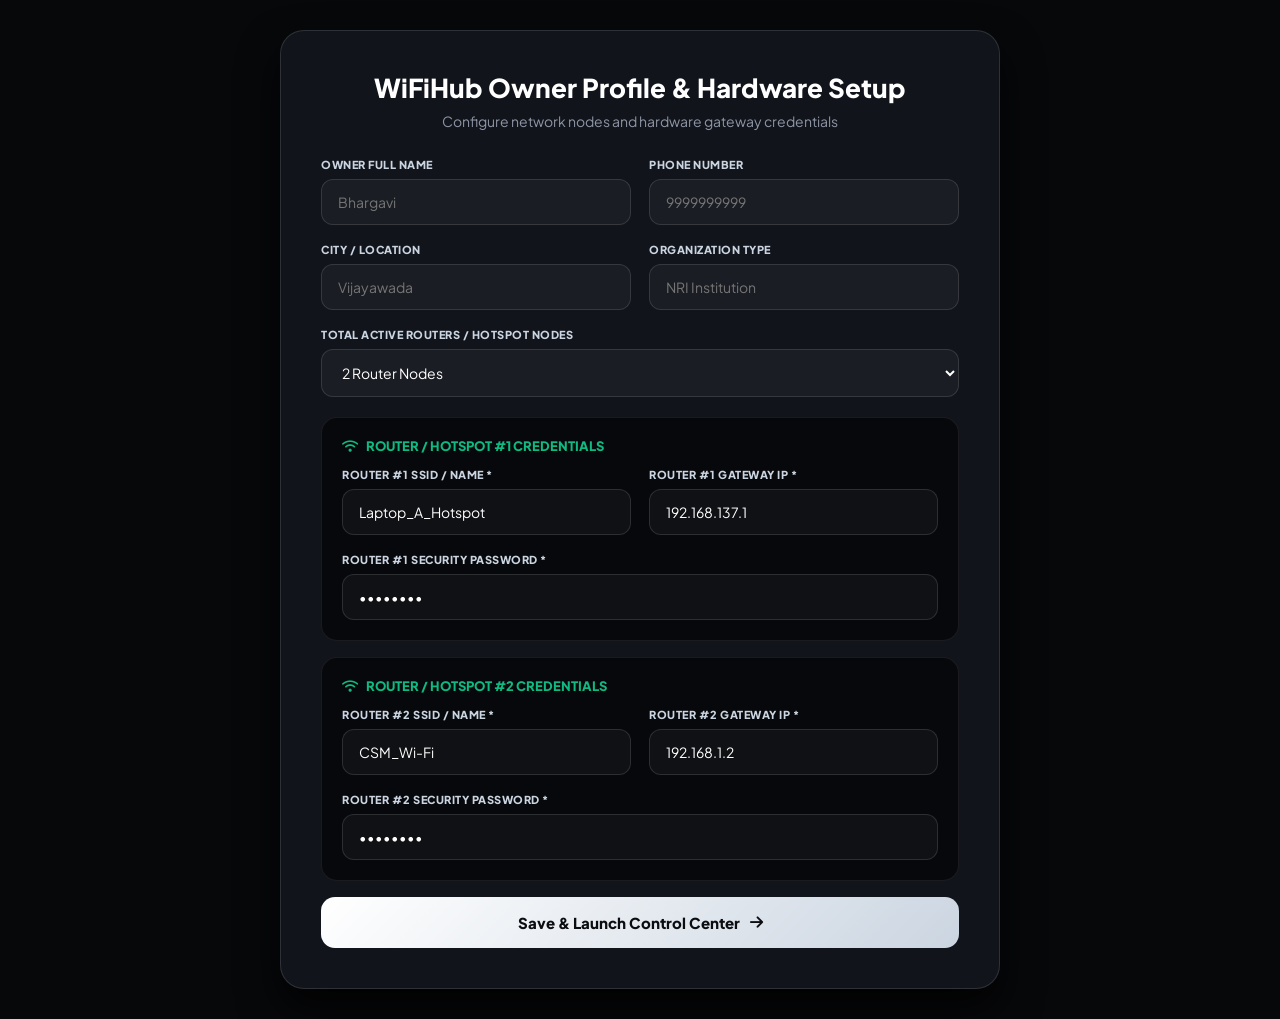
==== ADMIN_DASHBOARD/templates/owner_setup.html @ dc8a2df6 "Uploaded client server project files" ====
<!DOCTYPE html>
<html lang="en">
<head>
    <meta charset="UTF-8">
    <meta name="viewport" content="width=device-width, initial-scale=1.0">
    <title>NETFLOW-AI - Owner Setup</title>
    <link href="https://cdnjs.cloudflare.com/ajax/libs/font-awesome/6.4.0/css/all.min.css" rel="stylesheet">
    <link href="https://fonts.googleapis.com/css2?family=Plus+Jakarta+Sans:wght@400;500;600;700;800&display=swap" rel="stylesheet">
    <style>
        :root {
            --bg-dark: #07080a;
            --card-glass: rgba(18, 22, 29, 0.95);
            --border-silver: rgba(255, 255, 255, 0.12);
            --text-main: #f8fafc;
            --text-muted: #8e95a5;
        }

        * { margin: 0; padding: 0; box-sizing: border-box; font-family: 'Plus Jakarta Sans', sans-serif; }
        body { background: var(--bg-dark); color: var(--text-main); min-height: 100vh; display: flex; align-items: center; justify-content: center; padding: 30px 20px; }

        .setup-card {
            background: var(--card-glass);
            border: 1px solid var(--border-silver);
            border-radius: 24px;
            padding: 40px;
            width: 100%;
            max-width: 720px;
            box-shadow: 0 20px 40px rgba(0, 0, 0, 0.8);
        }

        .setup-header { text-align: center; margin-bottom: 28px; }
        .setup-header h2 { font-size: 26px; font-weight: 800; color: #fff; margin-bottom: 8px; }
        .setup-header p { font-size: 14px; color: var(--text-muted); }

        .form-grid { display: grid; grid-template-columns: 1fr 1fr; gap: 18px; margin-bottom: 20px; }
        .full-width { grid-column: span 2; }

        .form-group { display: flex; flex-direction: column; gap: 8px; }
        .form-group label { font-size: 11px; font-weight: 800; color: #cbd5e1; text-transform: uppercase; letter-spacing: 0.5px; }
        
        .form-control {
            background: rgba(255, 255, 255, 0.04);
            border: 1px solid var(--border-silver);
            color: #fff;
            padding: 13px 16px;
            border-radius: 12px;
            font-size: 14px;
            outline: none;
            transition: 0.3s;
        }

        .form-control:focus {
            border-color: #ffffff;
            background: rgba(255, 255, 255, 0.08);
        }

        select.form-control option { background: #0e1217; color: #fff; }

        .router-block {
            background: rgba(5, 6, 8, 0.8);
            border: 1px solid rgba(255, 255, 255, 0.08);
            border-radius: 16px;
            padding: 20px;
            margin-bottom: 16px;
            display: flex;
            flex-direction: column;
            gap: 14px;
        }

        .router-block-title {
            font-size: 13px;
            font-weight: 800;
            color: #10b981;
            display: flex;
            align-items: center;
            gap: 8px;
            text-transform: uppercase;
        }

        .btn-submit {
            width: 100%;
            background: linear-gradient(135deg, #ffffff 0%, #cbd5e1 100%);
            color: #0c0d10;
            padding: 16px;
            border-radius: 14px;
            font-weight: 800;
            font-size: 15px;
            border: none;
            cursor: pointer;
            display: flex;
            align-items: center;
            justify-content: center;
            gap: 10px;
            margin-top: 10px;
            transition: 0.3s;
        }

        .btn-submit:hover { opacity: 0.9; transform: translateY(-1px); }
    </style>
</head>
<body>

    <div class="setup-card">
        <div class="setup-header">
            <h2>WiFiHub Owner Profile & Hardware Setup</h2>
            <p>Configure network nodes and hardware gateway credentials</p>
        </div>

        <form id="setupForm" onsubmit="saveSetupDetails(event)">
            <div class="form-grid">
                <div class="form-group">
                    <label>Owner Full Name</label>
                    <input type="text" id="ownerName" class="form-control" placeholder="Bhargavi" required>
                </div>

                <div class="form-group">
                    <label>Phone Number</label>
                    <input type="text" id="ownerPhone" class="form-control" placeholder="9999999999" required>
                </div>

                <div class="form-group">
                    <label>City / Location</label>
                    <input type="text" id="ownerCity" class="form-control" placeholder="Vijayawada" required>
                </div>

                <div class="form-group">
                    <label>Organization Type</label>
                    <input type="text" id="orgType" class="form-control" placeholder="NRI Institution" required>
                </div>

                <div class="form-group full-width">
                    <label>Total Active Routers / Hotspot Nodes</label>
                    <select id="routersCountSelect" class="form-control" onchange="generateRouterFields()">
                        <option value="1">1 Router / Hotspot Node</option>
                        <option value="2" selected>2 Router Nodes</option>
                        <option value="3">3 Router Nodes</option>
                        <option value="4">4 Router Nodes</option>
                    </select>
                </div>
            </div>

            <!-- Dynamic Router Inputs -->
            <div id="routerFieldsContainer"></div>

            <button type="submit" class="btn-submit">
                Save & Launch Control Center <i class="fa-solid fa-arrow-right"></i>
            </button>
        </form>
    </div>

    <script>
        function generateRouterFields() {
            const count = parseInt(document.getElementById('routersCountSelect').value);
            const container = document.getElementById('routerFieldsContainer');
            container.innerHTML = '';

            for (let i = 1; i <= count; i++) {
                const block = document.createElement('div');
                block.className = 'router-block';
                
                const defaultSsid = i === 1 ? 'Laptop_A_Hotspot' : (i === 2 ? 'CSM_Wi-Fi' : `Node_${i}_Net`);
                const defaultIp = i === 1 ? '192.168.137.1' : `192.168.1.${i}`;

                block.innerHTML = `
                    <div class="router-block-title">
                        <i class="fa-solid fa-wifi"></i> Router / Hotspot #${i} Credentials
                    </div>
                    <div class="form-grid" style="margin-bottom: 0;">
                        <div class="form-group">
                            <label>Router #${i} SSID / Name *</label>
                            <input type="text" id="router_ssid_${i}" class="form-control" value="${defaultSsid}" placeholder="Enter SSID Name" required>
                        </div>
                        <div class="form-group">
                            <label>Router #${i} Gateway IP *</label>
                            <input type="text" id="router_ip_${i}" class="form-control" value="${defaultIp}" placeholder="192.168.137.1" required>
                        </div>
                        <div class="form-group full-width">
                            <label>Router #${i} Security Password *</label>
                            <input type="password" id="router_pwd_${i}" class="form-control" value="12345678" placeholder="Enter Wi-Fi password" required>
                        </div>
                    </div>
                `;
                container.appendChild(block);
            }
        }

        async function saveSetupDetails(event) {
            event.preventDefault();
            const count = parseInt(document.getElementById('routersCountSelect').value);
            const routers = [];

            for (let i = 1; i <= count; i++) {
                routers.push({
                    name: document.getElementById(`router_ssid_${i}`).value,
                    ip: document.getElementById(`router_ip_${i}`).value,
                    password: document.getElementById(`router_pwd_${i}`).value
                });
            }

            const payload = {
                name: document.getElementById('ownerName').value,
                phone: document.getElementById('ownerPhone').value,
                city: document.getElementById('ownerCity').value,
                org_type: document.getElementById('orgType').value,
                routers: routers
            };

            try {
                const response = await fetch('/api/save_setup', {
                    method: 'POST',
                    headers: { 'Content-Type': 'application/json' },
                    body: JSON.stringify(payload)
                });
                const res = await response.json();
                if (res.success) {
                    window.location.href = '/dashboard';
                } else {
                    alert('Save failed: ' + res.message);
                }
            } catch (e) {
                // If backend API isn't live yet, fallback direct redirect for UI preview
                window.location.href = '/dashboard';
            }
        }

        window.onload = generateRouterFields;
    </script>
</body>
</html>
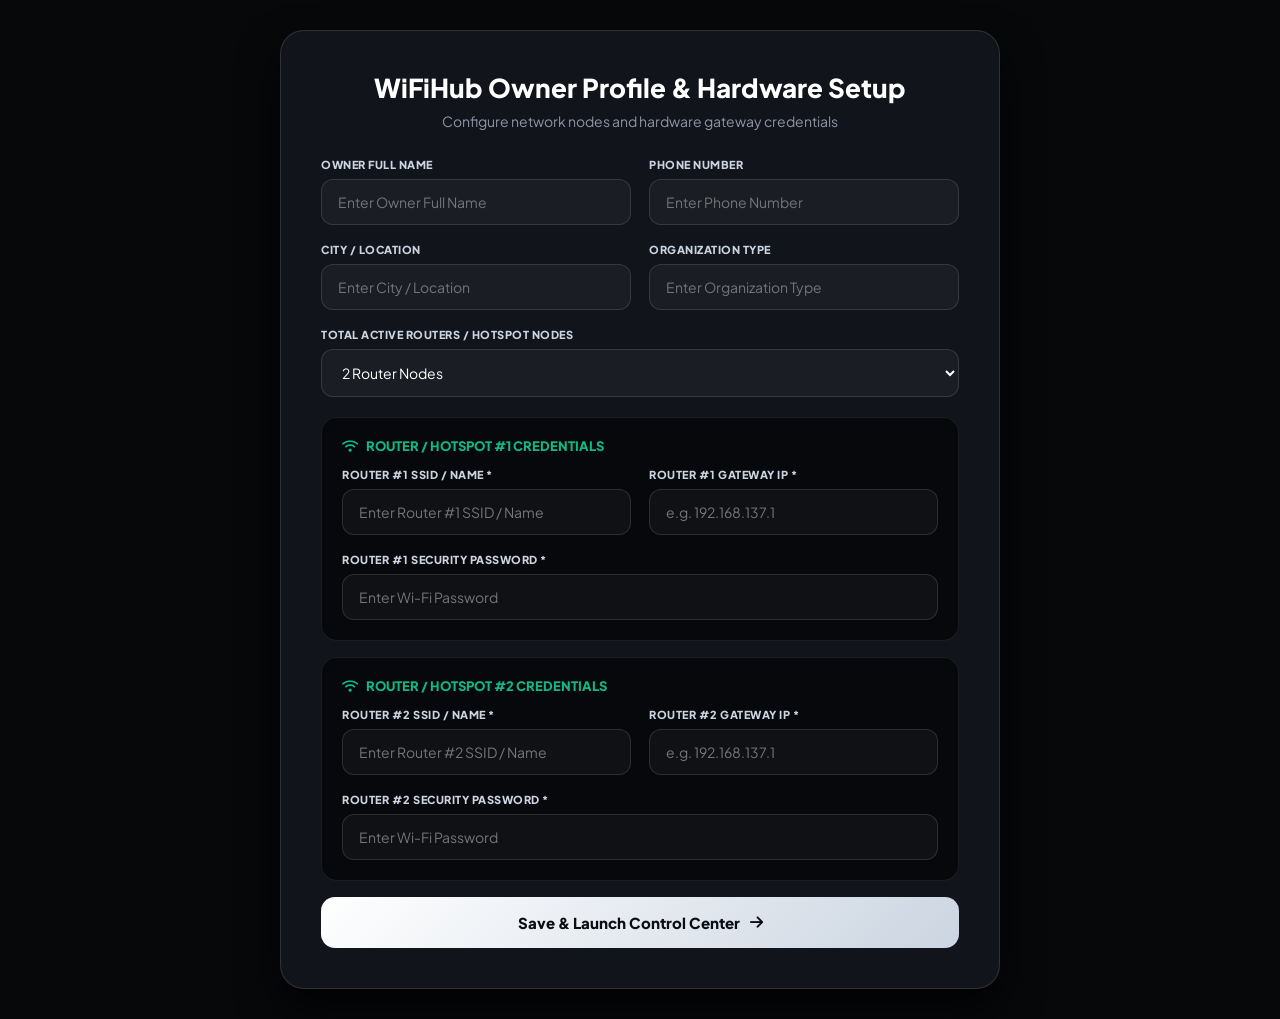
==== commit 73dc81a3: "Added AI Engine, DDoS Detection, Bandwidth Forecasting, Chatbot and Dynamic Limit Controls" ====
--- a/ADMIN_DASHBOARD/templates/owner_setup.html
+++ b/ADMIN_DASHBOARD/templates/owner_setup.html
@@ -110,22 +110,22 @@
             <div class="form-grid">
                 <div class="form-group">
                     <label>Owner Full Name</label>
-                    <input type="text" id="ownerName" class="form-control" placeholder="Bhargavi" required>
+                    <input type="text" id="ownerName" class="form-control" placeholder="Enter Owner Full Name" required>
                 </div>
 
                 <div class="form-group">
                     <label>Phone Number</label>
-                    <input type="text" id="ownerPhone" class="form-control" placeholder="9999999999" required>
+                    <input type="text" id="ownerPhone" class="form-control" placeholder="Enter Phone Number" required>
                 </div>
 
                 <div class="form-group">
                     <label>City / Location</label>
-                    <input type="text" id="ownerCity" class="form-control" placeholder="Vijayawada" required>
+                    <input type="text" id="ownerCity" class="form-control" placeholder="Enter City / Location" required>
                 </div>
 
                 <div class="form-group">
                     <label>Organization Type</label>
-                    <input type="text" id="orgType" class="form-control" placeholder="NRI Institution" required>
+                    <input type="text" id="orgType" class="form-control" placeholder="Enter Organization Type" required>
                 </div>
 
                 <div class="form-group full-width">
@@ -157,9 +157,6 @@
             for (let i = 1; i <= count; i++) {
                 const block = document.createElement('div');
                 block.className = 'router-block';
-                
-                const defaultSsid = i === 1 ? 'Laptop_A_Hotspot' : (i === 2 ? 'CSM_Wi-Fi' : `Node_${i}_Net`);
-                const defaultIp = i === 1 ? '192.168.137.1' : `192.168.1.${i}`;
 
                 block.innerHTML = `
                     <div class="router-block-title">
@@ -168,15 +165,15 @@
                     <div class="form-grid" style="margin-bottom: 0;">
                         <div class="form-group">
                             <label>Router #${i} SSID / Name *</label>
-                            <input type="text" id="router_ssid_${i}" class="form-control" value="${defaultSsid}" placeholder="Enter SSID Name" required>
+                            <input type="text" id="router_ssid_${i}" class="form-control" placeholder="Enter Router #${i} SSID / Name" required>
                         </div>
                         <div class="form-group">
                             <label>Router #${i} Gateway IP *</label>
-                            <input type="text" id="router_ip_${i}" class="form-control" value="${defaultIp}" placeholder="192.168.137.1" required>
+                            <input type="text" id="router_ip_${i}" class="form-control" placeholder="e.g. 192.168.137.1" required>
                         </div>
                         <div class="form-group full-width">
                             <label>Router #${i} Security Password *</label>
-                            <input type="password" id="router_pwd_${i}" class="form-control" value="12345678" placeholder="Enter Wi-Fi password" required>
+                            <input type="password" id="router_pwd_${i}" class="form-control" placeholder="Enter Wi-Fi Password" required>
                         </div>
                     </div>
                 `;
@@ -218,7 +215,7 @@
                     alert('Save failed: ' + res.message);
                 }
             } catch (e) {
-                // If backend API isn't live yet, fallback direct redirect for UI preview
+                // Direct fallback redirect
                 window.location.href = '/dashboard';
             }
         }
